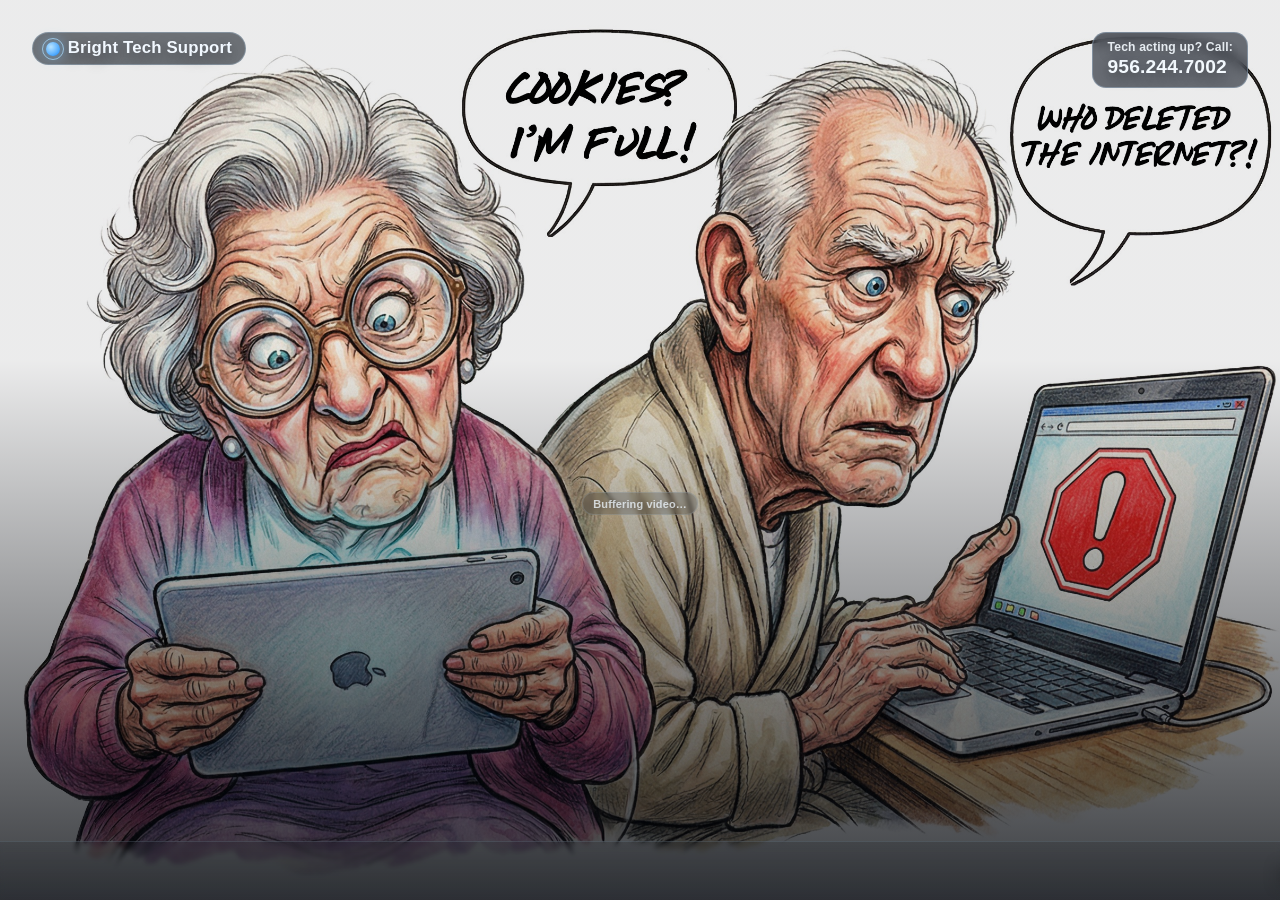
==== index.html @ 8d6a71dd "Refine mobile hero layout and service section presentation" ====
<!DOCTYPE html>
<html lang="en">
<head>
	<meta charset="UTF-8" />
	<meta name="viewport" content="width=device-width, initial-scale=1.0" />
	<title>Bright Tech Support | Alternative Landing</title>
	<meta name="description" content="Alternative landing page concept for Bright Tech Support." />
	<style>
		* { box-sizing: border-box; margin: 0; padding: 0; }

		html, body { width: 100%; height: 100%; }

		body {
			font-family: "Inter", "Segoe UI", Roboto, Arial, sans-serif;
			background: #ffffff;
			color: #ffffff;
		}

		.alt-hero {
			position: relative;
			min-height: 100vh;
			display: block;
			overflow: hidden;
		}

		.hero-video,
		.hero-fallback {
			position: absolute;
			inset: 0;
			width: 100%;
			height: 100%;
			object-fit: cover;
			z-index: 0;
		}

		.hero-video {
			opacity: 1;
			transition: opacity 950ms cubic-bezier(0.22, 0.61, 0.36, 1), transform 1200ms ease;
			transform: scale(1);
		}

		.hero-fallback {
			opacity: 0;
			transition: opacity 950ms cubic-bezier(0.22, 0.61, 0.36, 1), transform 1200ms ease;
			transform: scale(1.02);
		}

		.alt-hero.is-show-fallback .hero-video {
			opacity: 0;
			transform: scale(1.01);
		}

		.alt-hero.is-show-fallback .hero-fallback {
			opacity: 1;
			transform: scale(1);
		}

		.top-brand {
			position: absolute;
			top: clamp(1rem, 3vw, 2rem);
			left: clamp(1rem, 3vw, 2rem);
			z-index: 2;
			display: inline-flex;
			align-items: center;
			gap: 0.5rem;
			padding: 0.45rem 0.8rem;
			border-radius: 999px;
			font-size: clamp(0.95rem, 1.5vw, 1.05rem);
			font-weight: 800;
			letter-spacing: 0.01em;
			color: #f1f8ff;
			background: rgba(7, 13, 23, 0.55);
			border: 1px solid rgba(190, 224, 255, 0.28);
			text-shadow: 0 5px 14px rgba(0, 0, 0, 0.45);
			backdrop-filter: blur(6px);
		}

		.logo-badge {
			position: relative;
			width: 14px;
			height: 14px;
			border-radius: 50%;
			background: radial-gradient(circle at 35% 35%, #b8e3ff, #5cb1ff 58%, #0a84ff 100%);
			box-shadow: 0 0 14px rgba(108, 190, 255, 0.72);
			animation: logoPulse 2.4s ease-in-out infinite;
		}

		.logo-badge::before {
			content: "";
			position: absolute;
			inset: -4px;
			border-radius: 50%;
			border: 1px solid rgba(170, 220, 255, 0.72);
			animation: logoRing 3.4s linear infinite;
		}

		.logo-text {
			line-height: 1;
		}

		.top-cta {
			position: absolute;
			top: clamp(1rem, 3vw, 2rem);
			right: clamp(1rem, 3vw, 2rem);
			z-index: 2;
			display: inline-grid;
			gap: 0.08rem;
			padding: 0.5rem 0.88rem 0.56rem;
			border-radius: 14px;
			letter-spacing: 0.01em;
			color: #f4faff;
			text-decoration: none;
			background: rgba(9, 17, 29, 0.58);
			border: 1px solid rgba(190, 224, 255, 0.32);
			text-shadow: 0 5px 14px rgba(0, 0, 0, 0.45);
			backdrop-filter: blur(6px);
			transition: transform 180ms ease, background-color 180ms ease;
			animation: ctaFloat 2.8s ease-in-out infinite;
		}

		.sound-toggle {
			position: absolute;
			top: 50%;
			left: 50%;
			transform: translate(-50%, -50%) scale(0.96);
			z-index: 2;
			display: inline-flex;
			align-items: center;
			justify-content: center;
			gap: 0.74rem;
			padding: 1.05rem 1.75rem;
			min-width: 272px;
			border-radius: 999px;
			border: 1px solid rgba(210, 236, 255, 0.42);
			background:
				linear-gradient(145deg, rgba(255, 255, 255, 0.18), rgba(255, 255, 255, 0.04) 45%, rgba(255, 255, 255, 0.08)),
				rgba(9, 18, 31, 0.36);
			color: #f3faff;
			font-size: 1.12rem;
			font-weight: 800;
			letter-spacing: 0.015em;
			cursor: pointer;
			backdrop-filter: blur(10px);
			text-shadow: 0 3px 8px rgba(0, 0, 0, 0.28);
			box-shadow:
				0 18px 38px rgba(4, 10, 20, 0.44),
				inset 0 1px 0 rgba(255, 255, 255, 0.24);
			transition: opacity 220ms ease, transform 220ms ease, box-shadow 220ms ease, background 220ms ease;
			opacity: 0;
			pointer-events: none;
		}

		.video-status {
			position: absolute;
			top: calc(50% + 2.65rem);
			left: 50%;
			transform: translate(-50%, 0);
			z-index: 2;
			padding: 0.28rem 0.64rem;
			border-radius: 999px;
			border: 1px solid rgba(204, 231, 255, 0.16);
			background: rgba(8, 16, 28, 0.2);
			color: rgba(238, 247, 255, 0.78);
			font-size: 0.69rem;
			font-weight: 600;
			letter-spacing: 0.01em;
			backdrop-filter: blur(2px);
			text-shadow: 0 1px 4px rgba(0, 0, 0, 0.16);
			opacity: 0;
			pointer-events: none;
			transition: opacity 220ms ease;
		}

		.alt-hero.is-status-visible .video-status {
			opacity: 1;
		}

		.alt-hero.is-control-visible .sound-toggle {
			opacity: 1;
			pointer-events: auto;
			transform: translate(-50%, -50%) scale(1);
		}

		.sound-toggle::before {
			content: "▶";
			font-size: 0.92rem;
			line-height: 1;
			width: 1.86rem;
			height: 1.86rem;
			display: grid;
			place-items: center;
			border-radius: 50%;
			background: rgba(198, 231, 255, 0.22);
			color: #0a3f74;
			box-shadow: 0 0 0 1px rgba(196, 230, 255, 0.4), inset 0 1px 0 rgba(255, 255, 255, 0.38);
		}

		.sound-toggle:hover {
			transform: translate(-50%, -50%) scale(1.045);
			background:
				linear-gradient(145deg, rgba(255, 255, 255, 0.22), rgba(255, 255, 255, 0.06) 45%, rgba(255, 255, 255, 0.09)),
				rgba(10, 20, 34, 0.46);
			box-shadow:
				0 22px 44px rgba(4, 12, 24, 0.5),
				inset 0 1px 0 rgba(255, 255, 255, 0.3);
		}

		.control-text {
			font-weight: 800;
		}

		.top-cta-small {
			font-size: clamp(0.74rem, 0.95vw, 0.82rem);
			font-weight: 600;
			opacity: 0.9;
			line-height: 1.1;
		}

		.top-cta-big {
			font-size: clamp(1rem, 1.55vw, 1.2rem);
			font-weight: 800;
			line-height: 1.15;
		}

		.top-cta:hover {
			transform: translateY(-1px);
			background: rgba(12, 24, 40, 0.72);
			animation-play-state: paused;
		}

		@keyframes ctaFloat {
			0%, 100% {
				transform: translateY(0);
				box-shadow: 0 0 0 rgba(113, 193, 255, 0);
			}
			50% {
				transform: translateY(-3px);
				box-shadow: 0 8px 20px rgba(113, 193, 255, 0.2);
			}
		}

		@keyframes logoPulse {
			0%, 100% { transform: scale(1); box-shadow: 0 0 10px rgba(108, 190, 255, 0.55); }
			50% { transform: scale(1.08); box-shadow: 0 0 18px rgba(108, 190, 255, 0.9); }
		}

		@keyframes logoRing {
			0% { transform: rotate(0deg) scale(1); opacity: 0.82; }
			100% { transform: rotate(360deg) scale(1.05); opacity: 0.55; }
		}

		.alt-hero::after {
			content: "";
			position: absolute;
			inset: 0;
			background: linear-gradient(180deg, rgba(2, 5, 10, 0.08) 40%, rgba(2, 5, 10, 0.78) 100%);
			z-index: 1;
		}

		.hero-marquee {
			position: relative;
			z-index: 2;
			position: absolute;
			left: 0;
			right: 0;
			bottom: 0;
			padding: 0.95rem 0;
			overflow: hidden;
			background: linear-gradient(180deg, rgba(6, 11, 18, 0.14), rgba(6, 11, 18, 0.24));
			border-top: 1px solid rgba(199, 227, 255, 0.14);
			backdrop-filter: blur(2px);
		}


		.hero-marquee-track {
			display: inline-flex;
			align-items: center;
			gap: 3rem;
			white-space: nowrap;
			padding-left: 100%;
			animation: marquee 34s linear infinite;
		}

		.hero-marquee:hover .hero-marquee-track,
		.hero-marquee:focus-within .hero-marquee-track {
			animation-play-state: paused;
		}

		.hero-marquee-text {
			display: inline-block;
			font-size: clamp(1.05rem, 2.3vw, 1.5rem);
			font-weight: 700;
			letter-spacing: 0.01em;
			color: #f1f8ff;
			text-shadow: 0 5px 16px rgba(0, 0, 0, 0.5);
		}

		@keyframes marquee {
			0% { transform: translateX(0); }
			100% { transform: translateX(-100%); }
		}

		@media (max-width: 680px) {
			.top-brand,
			.top-cta {
				top: 0.75rem;
			}

			.sound-toggle {
				font-size: 0.98rem;
				padding: 0.86rem 1.14rem;
				min-width: 226px;
			}

			.top-cta {
				padding: 0.42rem 0.74rem 0.48rem;
			}

			.top-cta-small {
				font-size: 0.68rem;
			}

			.top-cta-big {
				font-size: 0.95rem;
			}

			.hero-marquee {
				padding: 0.82rem 0;
				bottom: 0;
			}
		}

		@media (max-width: 768px) {
			.alt-hero {
				min-height: 62vh;
				background: #060b13;
			}

			.hero-video,
			.hero-fallback {
				object-fit: contain;
				background: #060b13;
			}

			.video-status {
				top: calc(50% + 3.15rem);
			}
		}

		.mobile-services {
			display: none;
		}

		@media (max-width: 768px) {
			.mobile-services {
				display: block;
				background: #ffffff;
				color: #0f1728;
				padding: 1.1rem 1rem 1.4rem;
			}

			.mobile-services-shell {
				max-width: 740px;
				margin: 0 auto;
			}

			.mobile-services h2 {
				font-size: clamp(1.3rem, 5.8vw, 1.9rem);
				line-height: 1.15;
				letter-spacing: -0.02em;
				margin-bottom: 0.55rem;
			}

			.mobile-services p {
				font-size: 0.94rem;
				line-height: 1.5;
				color: #4a5465;
				margin-bottom: 0.86rem;
			}

			.mobile-services-grid {
				display: grid;
				gap: 0.72rem;
			}

			.mobile-service-card {
				background: #f8fbff;
				border: 1px solid #deebfa;
				border-radius: 14px;
				padding: 0.78rem 0.82rem;
			}

			.mobile-service-card h3 {
				font-size: 0.98rem;
				line-height: 1.25;
				margin-bottom: 0.3rem;
				color: #0f1d33;
			}

			.mobile-service-card p {
				margin: 0;
				font-size: 0.88rem;
				line-height: 1.45;
				color: #51607a;
			}

			.mobile-services-call {
				display: inline-flex;
				align-items: center;
				justify-content: center;
				margin-top: 0.95rem;
				padding: 0.72rem 0.98rem;
				border-radius: 999px;
				text-decoration: none;
				font-size: 0.9rem;
				font-weight: 700;
				color: #ffffff;
				background: linear-gradient(120deg, #0a84ff, #65adff);
				box-shadow: 0 10px 20px rgba(10, 132, 255, 0.24);
			}
		}
	</style>
</head>
<body>
	<section class="alt-hero" aria-label="Alternative hero section">
		<video class="hero-video" autoplay muted playsinline preload="auto" poster="images/hero-2.jpeg" aria-hidden="true">
			<source src="images/hero_video_mobile.mp4" type="video/mp4" media="(max-width: 768px)" />
			<source src="images/hero_video.mp4" type="video/mp4" />
		</video>
		<img class="hero-fallback" src="images/hero-2.jpeg" alt="Tech support hero" loading="eager" />

		<div class="top-brand"><span class="logo-badge" aria-hidden="true"></span><span class="logo-text">Bright Tech Support</span></div>
		<a class="top-cta" href="tel:9562447002" aria-label="Call Bright Tech Support at 956.244.7002">
			<span class="top-cta-small">Tech acting up? Call:</span>
			<span class="top-cta-big">956.244.7002</span>
		</a>
		<button class="sound-toggle" type="button" aria-label="Play hero video">
			<span class="control-text">Play Video</span>
		</button>
		<div class="video-status" role="status" aria-live="polite">Loading video…</div>
		<div class="hero-marquee" aria-label="Moving message">
			<div class="hero-marquee-track">
				<span class="hero-marquee-text">Have you tried turning it off and on again? We actually help past that step.</span>
				<span class="hero-marquee-text">Wi-Fi acting shy again? We speak fluent router.</span>
				<span class="hero-marquee-text">Your printer says "offline" but your patience is already there? We got you.</span>
				<span class="hero-marquee-text">If your computer freezes more than your freezer, it’s time to call us.</span>
				<span class="hero-marquee-text" aria-hidden="true">Have you tried turning it off and on again? We actually help past that step.</span>
				<span class="hero-marquee-text" aria-hidden="true">Wi-Fi acting shy again? We speak fluent router.</span>
				<span class="hero-marquee-text" aria-hidden="true">Your printer says "offline" but your patience is already there? We got you.</span>
				<span class="hero-marquee-text" aria-hidden="true">If your computer freezes more than your freezer, it’s time to call us.</span>
			</div>
		</div>
	</section>

	<section class="mobile-services" aria-label="Mobile tech support services">
		<div class="mobile-services-shell">
			<h2>Tech help that’s clear, local, and fast.</h2>
			<p>Bright Tech Support helps you solve everyday tech issues without the stress. Here’s what we can help with:</p>
			<div class="mobile-services-grid">
				<article class="mobile-service-card">
					<h3>Device setup & optimization</h3>
					<p>Phone, laptop, tablet, printer, and Wi-Fi setup done right the first time.</p>
				</article>
				<article class="mobile-service-card">
					<h3>Troubleshooting & repairs</h3>
					<p>Fixes for slow computers, login issues, software glitches, and update problems.</p>
				</article>
				<article class="mobile-service-card">
					<h3>Ongoing support</h3>
					<p>Friendly one-on-one guidance so your tech stays stable and easy to use.</p>
				</article>
			</div>
			<a class="mobile-services-call" href="tel:9562447002" aria-label="Call Bright Tech Support">
				Call 956.244.7002
			</a>
		</div>
	</section>

	<script>
		const altHero = document.querySelector(".alt-hero");
		const heroVideo = document.querySelector(".hero-video");
		const soundToggle = document.querySelector(".sound-toggle");
		const videoStatus = document.querySelector(".video-status");

		if (altHero && heroVideo) {
			const showFallback = () => altHero.classList.add("is-show-fallback");
			const hideFallback = () => altHero.classList.remove("is-show-fallback");
			const showControl = () => altHero.classList.add("is-control-visible");
			const hideControl = () => altHero.classList.remove("is-control-visible");
			const showStatus = (message) => {
				if (videoStatus && message) videoStatus.textContent = message;
				altHero.classList.add("is-status-visible");
			};
			const hideStatus = () => altHero.classList.remove("is-status-visible");
			const videoFadeLeadSeconds = 1.6;
			let didEarlyVisualFade = false;

			heroVideo.addEventListener("loadeddata", () => {
				showStatus("Playing intro video…");
			});

			heroVideo.addEventListener("playing", () => {
				hideFallback();
				hideStatus();
			});

			heroVideo.addEventListener("waiting", () => {
				showStatus("Buffering video…");
			});

			heroVideo.addEventListener("error", () => {
				showFallback();
				showControl();
				showStatus("Video unavailable. Tap Play Video.");
			});

			heroVideo.addEventListener("timeupdate", () => {
				if (didEarlyVisualFade) return;
				if (!Number.isFinite(heroVideo.duration) || heroVideo.duration <= 0) return;

				const remaining = heroVideo.duration - heroVideo.currentTime;
				if (remaining <= videoFadeLeadSeconds && remaining > 0) {
					// Visual-only crossfade; do not mute/pause audio here.
					showFallback();
					didEarlyVisualFade = true;
				}
			});

			heroVideo.addEventListener("ended", () => {
				showFallback();
				showControl();
				hideStatus();
				didEarlyVisualFade = false;
			});

			const startVideo = async () => {
				showStatus("Loading video…");
				try {
					didEarlyVisualFade = false;
					heroVideo.muted = true;
					heroVideo.volume = 1;
					hideFallback();
					hideControl();
					await heroVideo.play();
					hideStatus();
				} catch (_error) {
					showFallback();
					showControl();
					showStatus("Tap Play Video");
				}
			};

			startVideo();

			if (soundToggle) {
				soundToggle.addEventListener("click", async () => {
					try {
						didEarlyVisualFade = false;
						hideFallback();
						hideControl();
						heroVideo.currentTime = 0;
						heroVideo.muted = false;
						heroVideo.volume = 1;
						await heroVideo.play();
					} catch (_error) {
						showStatus("Tap Play Video");
						showControl();
					}
				});
			}
		}
	</script>
</body>
</html>
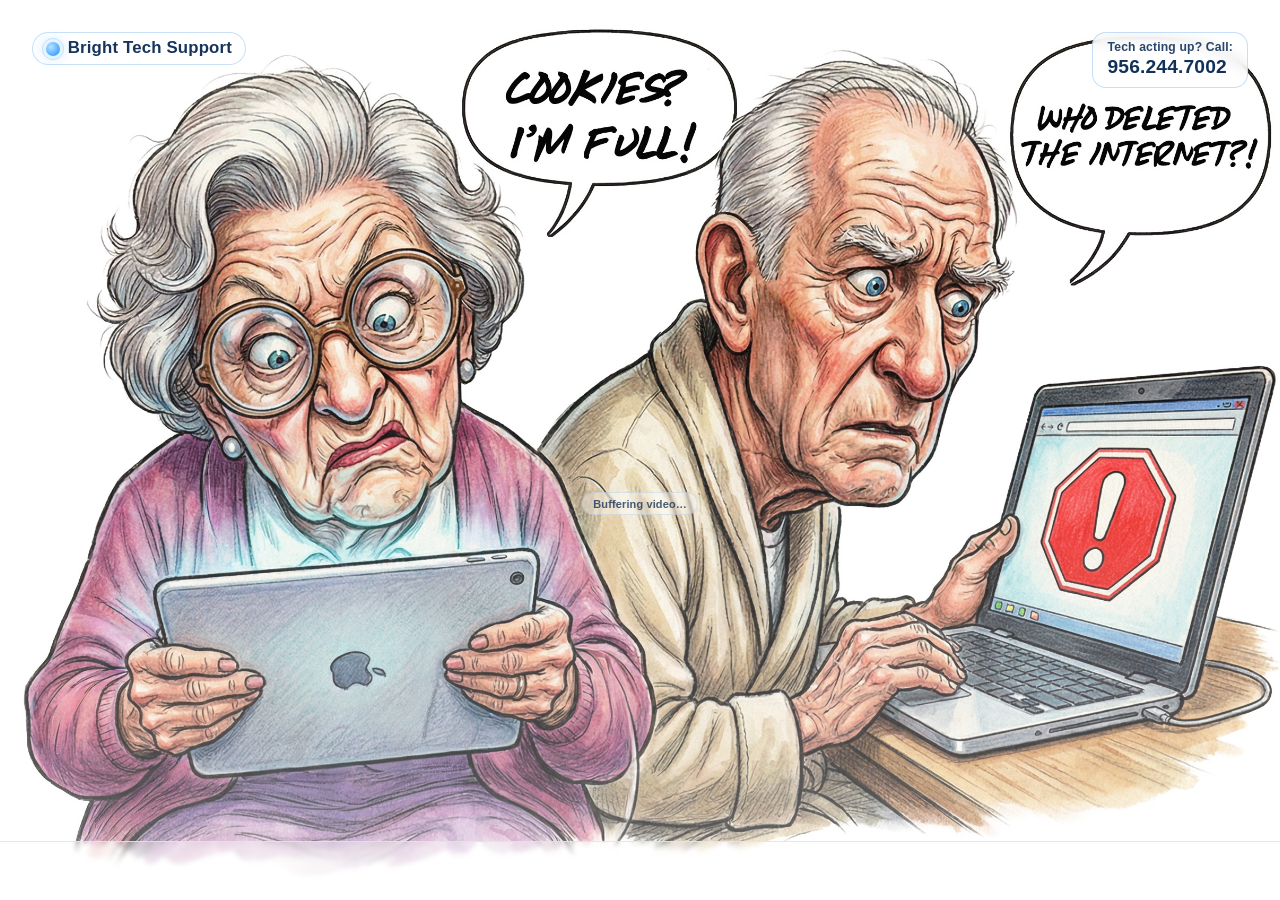
==== commit 76e25461: "Polish mobile hero controls and shift site to light background" ====
--- a/index.html
+++ b/index.html
@@ -68,10 +68,10 @@
 			font-size: clamp(0.95rem, 1.5vw, 1.05rem);
 			font-weight: 800;
 			letter-spacing: 0.01em;
-			color: #f1f8ff;
-			background: rgba(7, 13, 23, 0.55);
-			border: 1px solid rgba(190, 224, 255, 0.28);
-			text-shadow: 0 5px 14px rgba(0, 0, 0, 0.45);
+			color: #17345c;
+			background: rgba(255, 255, 255, 0.78);
+			border: 1px solid rgba(171, 208, 245, 0.65);
+			text-shadow: none;
 			backdrop-filter: blur(6px);
 		}
 
@@ -108,11 +108,11 @@
 			padding: 0.5rem 0.88rem 0.56rem;
 			border-radius: 14px;
 			letter-spacing: 0.01em;
-			color: #f4faff;
+			color: #11315a;
 			text-decoration: none;
-			background: rgba(9, 17, 29, 0.58);
-			border: 1px solid rgba(190, 224, 255, 0.32);
-			text-shadow: 0 5px 14px rgba(0, 0, 0, 0.45);
+			background: rgba(255, 255, 255, 0.8);
+			border: 1px solid rgba(171, 208, 245, 0.68);
+			text-shadow: none;
 			backdrop-filter: blur(6px);
 			transition: transform 180ms ease, background-color 180ms ease;
 			animation: ctaFloat 2.8s ease-in-out infinite;
@@ -158,14 +158,14 @@
 			z-index: 2;
 			padding: 0.28rem 0.64rem;
 			border-radius: 999px;
-			border: 1px solid rgba(204, 231, 255, 0.16);
-			background: rgba(8, 16, 28, 0.2);
-			color: rgba(238, 247, 255, 0.78);
+			border: 1px solid rgba(142, 184, 229, 0.3);
+			background: rgba(255, 255, 255, 0.38);
+			color: rgba(16, 44, 80, 0.78);
 			font-size: 0.69rem;
 			font-weight: 600;
 			letter-spacing: 0.01em;
-			backdrop-filter: blur(2px);
-			text-shadow: 0 1px 4px rgba(0, 0, 0, 0.16);
+			backdrop-filter: blur(1px);
+			text-shadow: none;
 			opacity: 0;
 			pointer-events: none;
 			transition: opacity 220ms ease;
@@ -224,7 +224,7 @@
 
 		.top-cta:hover {
 			transform: translateY(-1px);
-			background: rgba(12, 24, 40, 0.72);
+			background: rgba(255, 255, 255, 0.96);
 			animation-play-state: paused;
 		}
 
@@ -253,7 +253,7 @@
 			content: "";
 			position: absolute;
 			inset: 0;
-			background: linear-gradient(180deg, rgba(2, 5, 10, 0.08) 40%, rgba(2, 5, 10, 0.78) 100%);
+			background: linear-gradient(180deg, rgba(255, 255, 255, 0.02) 40%, rgba(255, 255, 255, 0.38) 100%);
 			z-index: 1;
 		}
 
@@ -266,8 +266,8 @@
 			bottom: 0;
 			padding: 0.95rem 0;
 			overflow: hidden;
-			background: linear-gradient(180deg, rgba(6, 11, 18, 0.14), rgba(6, 11, 18, 0.24));
-			border-top: 1px solid rgba(199, 227, 255, 0.14);
+			background: linear-gradient(180deg, rgba(255, 255, 255, 0.35), rgba(255, 255, 255, 0.78));
+			border-top: 1px solid rgba(191, 220, 248, 0.6);
 			backdrop-filter: blur(2px);
 		}
 
@@ -291,8 +291,8 @@
 			font-size: clamp(1.05rem, 2.3vw, 1.5rem);
 			font-weight: 700;
 			letter-spacing: 0.01em;
-			color: #f1f8ff;
-			text-shadow: 0 5px 16px rgba(0, 0, 0, 0.5);
+			color: #17345f;
+			text-shadow: none;
 		}
 
 		@keyframes marquee {
@@ -333,17 +333,50 @@
 		@media (max-width: 768px) {
 			.alt-hero {
 				min-height: 62vh;
-				background: #060b13;
+				background: #ffffff;
 			}
 
 			.hero-video,
 			.hero-fallback {
 				object-fit: contain;
-				background: #060b13;
+				background: #ffffff;
+			}
+
+			.alt-hero.is-control-visible .sound-toggle {
+				right: 0.9rem;
+				left: auto;
+				top: auto;
+				bottom: 0.95rem;
+				transform: scale(1);
+			}
+
+			.sound-toggle {
+				right: 0.9rem;
+				left: auto;
+				top: auto;
+				bottom: 0.95rem;
+				min-width: 208px;
+				padding: 0.78rem 1rem;
+				font-size: 0.95rem;
+				border-color: rgba(166, 205, 243, 0.5);
+				background: rgba(255, 255, 255, 0.68);
+				color: #153a66;
+				box-shadow: 0 10px 22px rgba(19, 56, 97, 0.18);
+			}
+
+			.sound-toggle::before {
+				background: rgba(166, 211, 249, 0.34);
+				color: #12467d;
 			}
 
 			.video-status {
-				top: calc(50% + 3.15rem);
+				top: auto;
+				left: auto;
+				right: 1rem;
+				bottom: 4.35rem;
+				transform: none;
+				background: rgba(255, 255, 255, 0.26);
+				border-color: rgba(166, 205, 243, 0.34);
 			}
 		}
 
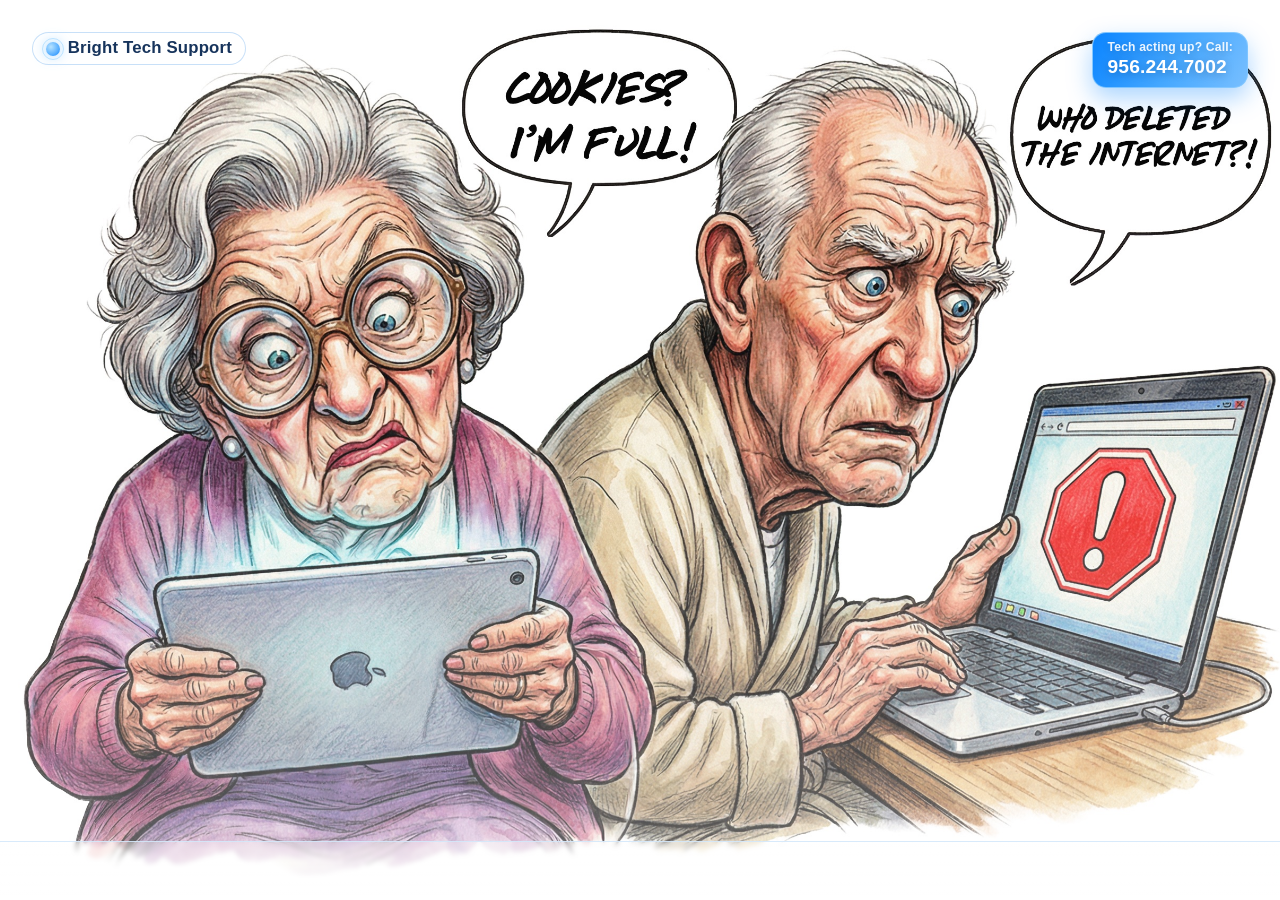
==== commit ec3360d0: "Refine mobile fallback sizing and hero play control" ====
--- a/index.html
+++ b/index.html
@@ -108,40 +108,45 @@
 			padding: 0.5rem 0.88rem 0.56rem;
 			border-radius: 14px;
 			letter-spacing: 0.01em;
-			color: #11315a;
+			color: #ffffff;
 			text-decoration: none;
-			background: rgba(255, 255, 255, 0.8);
-			border: 1px solid rgba(171, 208, 245, 0.68);
-			text-shadow: none;
+			background: linear-gradient(120deg, #0a84ff, #46a8ff 54%, #78bfff);
+			border: 1px solid rgba(138, 203, 255, 0.9);
+			text-shadow: 0 2px 8px rgba(4, 26, 52, 0.28);
 			backdrop-filter: blur(6px);
 			transition: transform 180ms ease, background-color 180ms ease;
 			animation: ctaFloat 2.8s ease-in-out infinite;
+			box-shadow: 0 10px 24px rgba(10, 132, 255, 0.34);
 		}
 
 		.sound-toggle {
 			position: absolute;
-			top: 50%;
-			left: 50%;
-			transform: translate(-50%, -50%) scale(0.96);
-			z-index: 2;
+			top: auto;
+			left: auto;
+			right: 1rem;
+			bottom: 5.1rem;
+			transform: scale(0.96);
+			z-index: 6;
 			display: inline-flex;
 			align-items: center;
 			justify-content: center;
-			gap: 0.74rem;
-			padding: 1.05rem 1.75rem;
-			min-width: 272px;
-			border-radius: 999px;
-			border: 1px solid rgba(210, 236, 255, 0.42);
+			gap: 0;
+			padding: 0;
+			width: 64px;
+			height: 64px;
+			min-width: 64px;
+			border-radius: 50%;
+			border: 1px solid rgba(210, 236, 255, 0.72);
 			background:
 				linear-gradient(145deg, rgba(255, 255, 255, 0.18), rgba(255, 255, 255, 0.04) 45%, rgba(255, 255, 255, 0.08)),
-				rgba(9, 18, 31, 0.36);
+				rgba(9, 18, 31, 0.52);
 			color: #f3faff;
-			font-size: 1.12rem;
+			font-size: 0;
 			font-weight: 800;
-			letter-spacing: 0.015em;
+			letter-spacing: 0;
 			cursor: pointer;
 			backdrop-filter: blur(10px);
-			text-shadow: 0 3px 8px rgba(0, 0, 0, 0.28);
+			text-shadow: none;
 			box-shadow:
 				0 18px 38px rgba(4, 10, 20, 0.44),
 				inset 0 1px 0 rgba(255, 255, 255, 0.24);
@@ -150,53 +155,28 @@
 			pointer-events: none;
 		}
 
-		.video-status {
-			position: absolute;
-			top: calc(50% + 2.65rem);
-			left: 50%;
-			transform: translate(-50%, 0);
-			z-index: 2;
-			padding: 0.28rem 0.64rem;
-			border-radius: 999px;
-			border: 1px solid rgba(142, 184, 229, 0.3);
-			background: rgba(255, 255, 255, 0.38);
-			color: rgba(16, 44, 80, 0.78);
-			font-size: 0.69rem;
-			font-weight: 600;
-			letter-spacing: 0.01em;
-			backdrop-filter: blur(1px);
-			text-shadow: none;
-			opacity: 0;
-			pointer-events: none;
-			transition: opacity 220ms ease;
-		}
-
-		.alt-hero.is-status-visible .video-status {
-			opacity: 1;
-		}
-
 		.alt-hero.is-control-visible .sound-toggle {
 			opacity: 1;
 			pointer-events: auto;
-			transform: translate(-50%, -50%) scale(1);
+			transform: scale(1);
 		}
 
 		.sound-toggle::before {
-			content: "▶";
-			font-size: 0.92rem;
+			content: "";
+			position: absolute;
+			inset: 0;
+			margin: auto;
+			width: 0;
+			height: 0;
+			border-top: 11px solid transparent;
+			border-bottom: 11px solid transparent;
+			border-left: 17px solid #f4fbff;
+			transform: translateX(2px);
 			line-height: 1;
-			width: 1.86rem;
-			height: 1.86rem;
-			display: grid;
-			place-items: center;
-			border-radius: 50%;
-			background: rgba(198, 231, 255, 0.22);
-			color: #0a3f74;
-			box-shadow: 0 0 0 1px rgba(196, 230, 255, 0.4), inset 0 1px 0 rgba(255, 255, 255, 0.38);
 		}
 
 		.sound-toggle:hover {
-			transform: translate(-50%, -50%) scale(1.045);
+			transform: scale(1.05);
 			background:
 				linear-gradient(145deg, rgba(255, 255, 255, 0.22), rgba(255, 255, 255, 0.06) 45%, rgba(255, 255, 255, 0.09)),
 				rgba(10, 20, 34, 0.46);
@@ -205,9 +185,7 @@
 				inset 0 1px 0 rgba(255, 255, 255, 0.3);
 		}
 
-		.control-text {
-			font-weight: 800;
-		}
+		.control-text { display: none; }
 
 		.top-cta-small {
 			font-size: clamp(0.74rem, 0.95vw, 0.82rem);
@@ -224,7 +202,7 @@
 
 		.top-cta:hover {
 			transform: translateY(-1px);
-			background: rgba(255, 255, 255, 0.96);
+			background: linear-gradient(120deg, #0a84ff, #3f9eff 54%, #74bcff);
 			animation-play-state: paused;
 		}
 
@@ -307,9 +285,11 @@
 			}
 
 			.sound-toggle {
-				font-size: 0.98rem;
-				padding: 0.86rem 1.14rem;
-				min-width: 226px;
+				width: 60px;
+				height: 60px;
+				min-width: 60px;
+				right: 0.82rem;
+				bottom: 5rem;
 			}
 
 			.top-cta {
@@ -332,52 +312,36 @@
 
 		@media (max-width: 768px) {
 			.alt-hero {
-				min-height: 62vh;
+				min-height: 68vh;
 				background: #ffffff;
 			}
 
-			.hero-video,
-			.hero-fallback {
+			.hero-video {
 				object-fit: contain;
 				background: #ffffff;
 			}
 
-			.alt-hero.is-control-visible .sound-toggle {
-				right: 0.9rem;
-				left: auto;
-				top: auto;
-				bottom: 0.95rem;
-				transform: scale(1);
+			.hero-fallback {
+				object-fit: cover;
+				object-position: center;
+				background: #ffffff;
 			}
 
 			.sound-toggle {
 				right: 0.9rem;
 				left: auto;
 				top: auto;
-				bottom: 0.95rem;
-				min-width: 208px;
-				padding: 0.78rem 1rem;
-				font-size: 0.95rem;
+				bottom: 5rem;
+				width: 58px;
+				height: 58px;
+				min-width: 58px;
 				border-color: rgba(166, 205, 243, 0.5);
-				background: rgba(255, 255, 255, 0.68);
+				background: rgba(255, 255, 255, 0.84);
 				color: #153a66;
 				box-shadow: 0 10px 22px rgba(19, 56, 97, 0.18);
 			}
 
-			.sound-toggle::before {
-				background: rgba(166, 211, 249, 0.34);
-				color: #12467d;
-			}
-
-			.video-status {
-				top: auto;
-				left: auto;
-				right: 1rem;
-				bottom: 4.35rem;
-				transform: none;
-				background: rgba(255, 255, 255, 0.26);
-				border-color: rgba(166, 205, 243, 0.34);
-			}
+			.sound-toggle::before { border-left-color: #0f4c85; }
 		}
 
 		.mobile-services {
@@ -470,7 +434,6 @@
 		<button class="sound-toggle" type="button" aria-label="Play hero video">
 			<span class="control-text">Play Video</span>
 		</button>
-		<div class="video-status" role="status" aria-live="polite">Loading video…</div>
 		<div class="hero-marquee" aria-label="Moving message">
 			<div class="hero-marquee-track">
 				<span class="hero-marquee-text">Have you tried turning it off and on again? We actually help past that step.</span>
@@ -513,38 +476,22 @@
 		const altHero = document.querySelector(".alt-hero");
 		const heroVideo = document.querySelector(".hero-video");
 		const soundToggle = document.querySelector(".sound-toggle");
-		const videoStatus = document.querySelector(".video-status");
 
 		if (altHero && heroVideo) {
 			const showFallback = () => altHero.classList.add("is-show-fallback");
 			const hideFallback = () => altHero.classList.remove("is-show-fallback");
 			const showControl = () => altHero.classList.add("is-control-visible");
 			const hideControl = () => altHero.classList.remove("is-control-visible");
-			const showStatus = (message) => {
-				if (videoStatus && message) videoStatus.textContent = message;
-				altHero.classList.add("is-status-visible");
-			};
-			const hideStatus = () => altHero.classList.remove("is-status-visible");
 			const videoFadeLeadSeconds = 1.6;
 			let didEarlyVisualFade = false;
 
-			heroVideo.addEventListener("loadeddata", () => {
-				showStatus("Playing intro video…");
-			});
-
 			heroVideo.addEventListener("playing", () => {
 				hideFallback();
-				hideStatus();
-			});
-
-			heroVideo.addEventListener("waiting", () => {
-				showStatus("Buffering video…");
 			});
 
 			heroVideo.addEventListener("error", () => {
 				showFallback();
 				showControl();
-				showStatus("Video unavailable. Tap Play Video.");
 			});
 
 			heroVideo.addEventListener("timeupdate", () => {
@@ -562,12 +509,10 @@
 			heroVideo.addEventListener("ended", () => {
 				showFallback();
 				showControl();
-				hideStatus();
 				didEarlyVisualFade = false;
 			});
 
 			const startVideo = async () => {
-				showStatus("Loading video…");
 				try {
 					didEarlyVisualFade = false;
 					heroVideo.muted = true;
@@ -575,11 +520,9 @@
 					hideFallback();
 					hideControl();
 					await heroVideo.play();
-					hideStatus();
 				} catch (_error) {
 					showFallback();
 					showControl();
-					showStatus("Tap Play Video");
 				}
 			};
 
@@ -596,7 +539,6 @@
 						heroVideo.volume = 1;
 						await heroVideo.play();
 					} catch (_error) {
-						showStatus("Tap Play Video");
 						showControl();
 					}
 				});
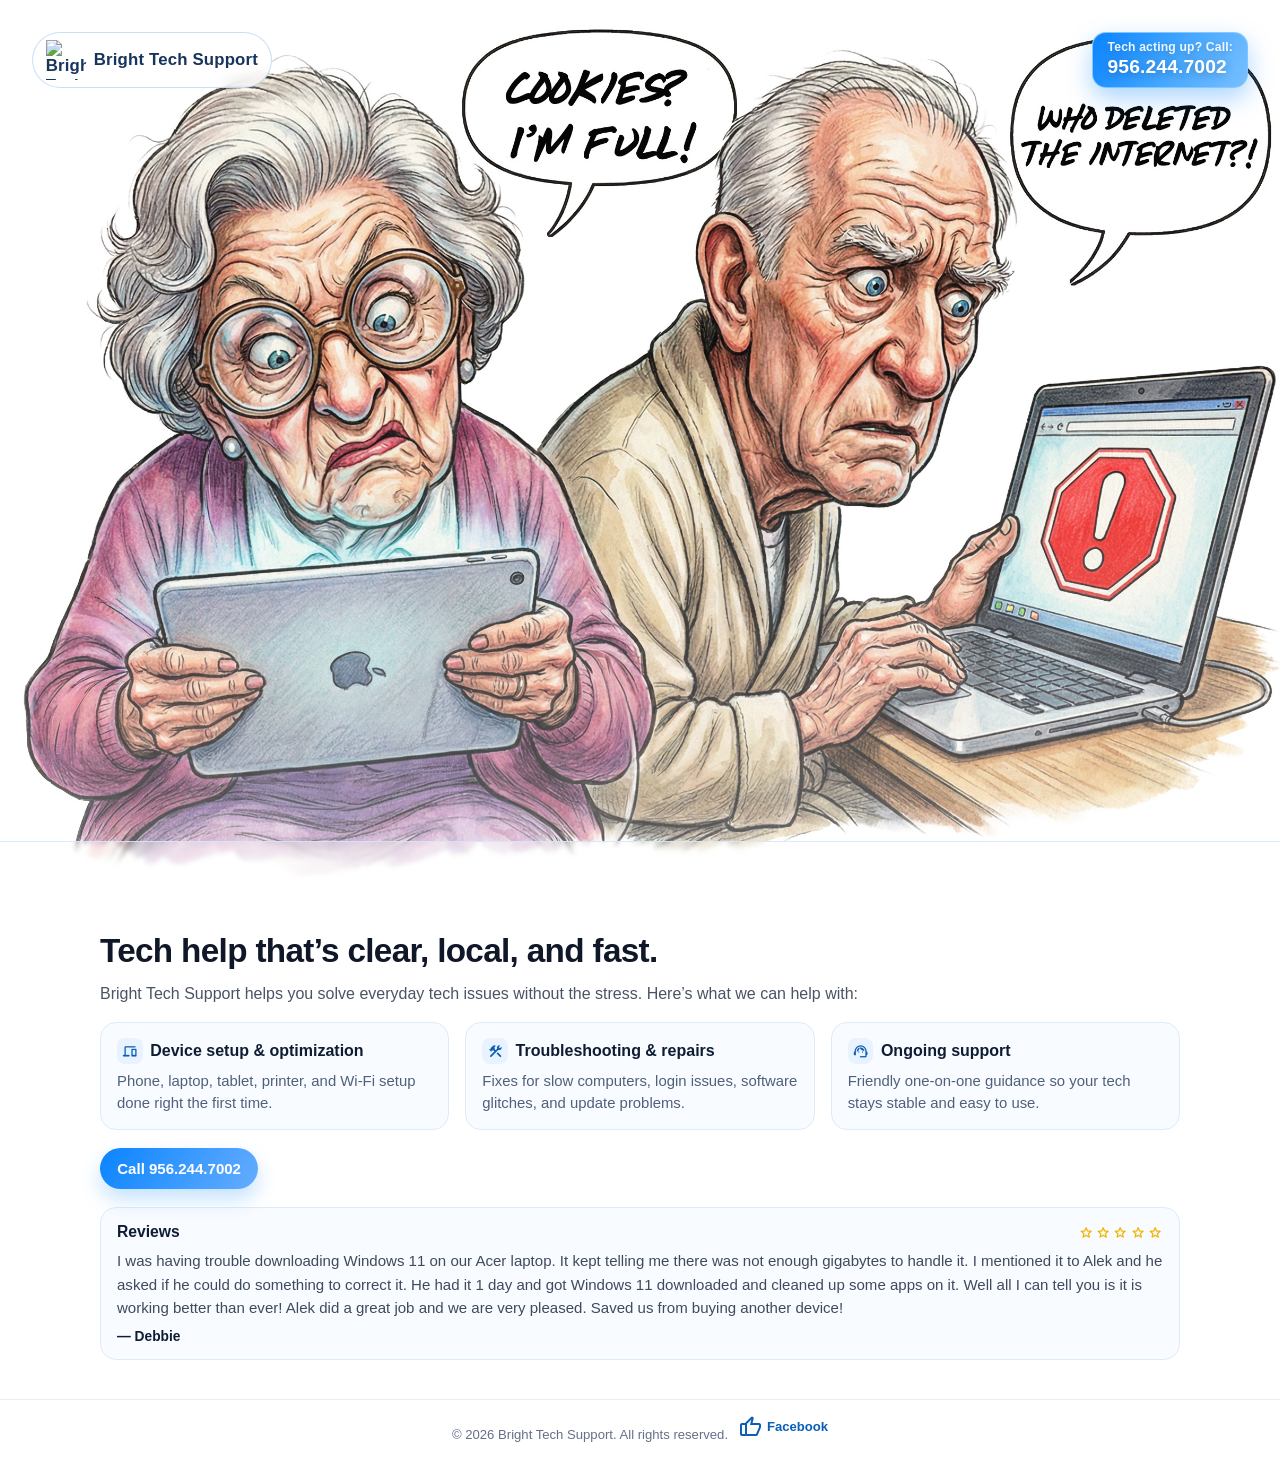
==== commit 5bca645a: "Show services and testimonial below hero on desktop" ====
--- a/index.html
+++ b/index.html
@@ -3,8 +3,19 @@
 <head>
 	<meta charset="UTF-8" />
 	<meta name="viewport" content="width=device-width, initial-scale=1.0" />
-	<title>Bright Tech Support | Alternative Landing</title>
-	<meta name="description" content="Alternative landing page concept for Bright Tech Support." />
+	<title>Bright Tech Support | Reliable Tech Care for Homes & Businesses</title>
+	<meta name="description" content="Bright Tech Support provides reliable, local tech care in the Rio Grande Valley—computer repair, device setup, Wi-Fi troubleshooting, and ongoing support." />
+	<meta property="og:type" content="website" />
+	<meta property="og:title" content="Bright Tech Support | Reliable Tech Care for Homes & Businesses" />
+	<meta property="og:description" content="Trusted local experts for computer repair, setup, and Wi-Fi troubleshooting across the Rio Grande Valley." />
+	<meta property="og:image" content="images/hero-2.jpeg" />
+	<meta name="twitter:card" content="summary_large_image" />
+	<meta name="twitter:title" content="Bright Tech Support | Reliable Tech Care for Homes & Businesses" />
+	<meta name="twitter:description" content="Computer repair, setup, and Wi-Fi support from a trusted local team in the RGV." />
+	<meta name="twitter:image" content="images/hero-2.jpeg" />
+	<link rel="preconnect" href="https://fonts.googleapis.com" />
+	<link rel="preconnect" href="https://fonts.gstatic.com" crossorigin />
+	<link href="https://fonts.googleapis.com/css2?family=Material+Symbols+Rounded:FILL@1&display=swap" rel="stylesheet" />
 	<style>
 		* { box-sizing: border-box; margin: 0; padding: 0; }
 
@@ -21,6 +32,7 @@
 			min-height: 100vh;
 			display: block;
 			overflow: hidden;
+			padding: 0;
 		}
 
 		.hero-video,
@@ -73,6 +85,13 @@
 			border: 1px solid rgba(171, 208, 245, 0.65);
 			text-shadow: none;
 			backdrop-filter: blur(6px);
+		}
+
+		.top-brand-logo {
+			width: 40px;
+			height: 40px;
+			display: block;
+			object-fit: contain;
 		}
 
 		.logo-badge {
@@ -278,6 +297,30 @@
 			100% { transform: translateX(-100%); }
 		}
 
+		.site-footer {
+			padding: 0.95rem 1rem 1.1rem;
+			text-align: center;
+			font-size: 0.82rem;
+			line-height: 1.45;
+			color: #637089;
+			background: #ffffff;
+			border-top: 1px solid #e6eef9;
+		}
+
+		.site-footer a {
+			display: inline-flex;
+			align-items: center;
+			gap: 0.3rem;
+			color: #0a5fb7;
+			font-weight: 700;
+			text-decoration: none;
+			margin-left: 0.4rem;
+		}
+
+		.site-footer a:hover {
+			text-decoration: underline;
+		}
+
 		@media (max-width: 680px) {
 			.top-brand,
 			.top-cta {
@@ -305,33 +348,60 @@
 			}
 
 			.hero-marquee {
-				padding: 0.82rem 0;
+				padding: 0.52rem 0;
 				bottom: 0;
 			}
 		}
 
 		@media (max-width: 768px) {
 			.alt-hero {
-				min-height: 68vh;
+				--mobile-top-band: 54px;
+				--mobile-marquee-space: 28px;
+				min-height: 0;
+				height: clamp(300px, 48dvh, 390px);
+				max-height: clamp(300px, 48dvh, 390px);
 				background: #ffffff;
 			}
 
+			.top-brand,
+			.top-cta {
+				top: 0.28rem;
+				animation: none;
+			}
+
 			.hero-video {
+				top: var(--mobile-top-band);
+				left: 0;
+				right: 0;
+				bottom: var(--mobile-marquee-space);
+				height: calc(100% - var(--mobile-top-band) - var(--mobile-marquee-space));
 				object-fit: contain;
+				object-position: center top;
 				background: #ffffff;
 			}
 
 			.hero-fallback {
+				top: var(--mobile-top-band);
+				left: 0;
+				right: 0;
+				bottom: var(--mobile-marquee-space);
+				height: calc(100% - var(--mobile-top-band) - var(--mobile-marquee-space));
 				object-fit: cover;
-				object-position: center;
+				object-position: center top;
 				background: #ffffff;
+				transform: scale(1.16);
+				transform-origin: top center;
+			}
+
+			.alt-hero.is-show-fallback .hero-fallback {
+				transform: scale(1.16);
 			}
 
 			.sound-toggle {
 				right: 0.9rem;
 				left: auto;
 				top: auto;
-				bottom: 5rem;
+				bottom: calc(var(--mobile-marquee-space) + 0.35rem);
 				width: 58px;
 				height: 58px;
 				min-width: 58px;
@@ -342,6 +412,10 @@
 			}
 
 			.sound-toggle::before { border-left-color: #0f4c85; }
+
+			.hero-marquee {
+				padding: 0.24rem 0;
+			}
 		}
 
 		.mobile-services {
@@ -392,6 +466,26 @@
 				line-height: 1.25;
 				margin-bottom: 0.3rem;
 				color: #0f1d33;
+			}
+
+			.service-title {
+				display: flex;
+				align-items: center;
+				gap: 0.45rem;
+			}
+
+			.service-icon {
+				display: inline-flex;
+				align-items: center;
+				justify-content: center;
+				width: 1.5rem;
+				height: 1.5rem;
+				border-radius: 0.45rem;
+				background: #e9f3ff;
+				color: #0b5fb6;
+				font-size: 1.05rem;
+				line-height: 1;
+				flex: 0 0 1.5rem;
 			}
 
 			.mobile-service-card p {
@@ -415,6 +509,195 @@
 				background: linear-gradient(120deg, #0a84ff, #65adff);
 				box-shadow: 0 10px 20px rgba(10, 132, 255, 0.24);
 			}
+
+			.mobile-review {
+				margin-top: 1rem;
+				background: #f8fbff;
+				border: 1px solid #deebfa;
+				border-radius: 14px;
+				padding: 0.85rem 0.9rem;
+			}
+
+			.mobile-review-title {
+				display: flex;
+				align-items: center;
+				justify-content: space-between;
+				gap: 0.6rem;
+				margin-bottom: 0.45rem;
+			}
+
+			.mobile-review-title strong {
+				font-size: 0.92rem;
+				color: #0f1d33;
+			}
+
+			.review-stars {
+				display: inline-flex;
+				align-items: center;
+				gap: 0.06rem;
+				color: #f1b400;
+			}
+
+			.review-stars .material-symbols-rounded {
+				font-size: 0.95rem;
+				line-height: 1;
+			}
+
+			.mobile-review blockquote {
+				margin: 0;
+				font-size: 0.88rem;
+				line-height: 1.5;
+				color: #3f4a5d;
+			}
+
+			.mobile-review cite {
+				display: block;
+				margin-top: 0.52rem;
+				font-size: 0.82rem;
+				font-style: normal;
+				font-weight: 700;
+				color: #0f1d33;
+			}
+
+		}
+
+		@media (min-width: 769px) {
+			.mobile-services {
+				display: block;
+				background: #ffffff;
+				color: #0f1728;
+				padding: 2rem 1.25rem 2.4rem;
+			}
+
+			.mobile-services-shell {
+				max-width: 1080px;
+				margin: 0 auto;
+			}
+
+			.mobile-services h2 {
+				font-size: clamp(1.7rem, 2.6vw, 2.3rem);
+				line-height: 1.15;
+				letter-spacing: -0.02em;
+				margin-bottom: 0.65rem;
+			}
+
+			.mobile-services p {
+				font-size: 1rem;
+				line-height: 1.6;
+				color: #4a5465;
+				margin-bottom: 1rem;
+			}
+
+			.mobile-services-grid {
+				display: grid;
+				gap: 1rem;
+				grid-template-columns: repeat(3, minmax(0, 1fr));
+			}
+
+			.mobile-service-card {
+				background: #f8fbff;
+				border: 1px solid #deebfa;
+				border-radius: 16px;
+				padding: 0.95rem 1rem;
+			}
+
+			.mobile-service-card h3 {
+				font-size: 1rem;
+				line-height: 1.3;
+				margin-bottom: 0.35rem;
+				color: #0f1d33;
+			}
+
+			.service-title {
+				display: flex;
+				align-items: center;
+				gap: 0.48rem;
+			}
+
+			.service-icon {
+				display: inline-flex;
+				align-items: center;
+				justify-content: center;
+				width: 1.6rem;
+				height: 1.6rem;
+				border-radius: 0.5rem;
+				background: #e9f3ff;
+				color: #0b5fb6;
+				font-size: 1.08rem;
+				line-height: 1;
+				flex: 0 0 1.6rem;
+			}
+
+			.mobile-service-card p {
+				margin: 0;
+				font-size: 0.93rem;
+				line-height: 1.5;
+				color: #51607a;
+			}
+
+			.mobile-services-call {
+				display: inline-flex;
+				align-items: center;
+				justify-content: center;
+				margin-top: 1.1rem;
+				padding: 0.76rem 1.08rem;
+				border-radius: 999px;
+				text-decoration: none;
+				font-size: 0.94rem;
+				font-weight: 700;
+				color: #ffffff;
+				background: linear-gradient(120deg, #0a84ff, #65adff);
+				box-shadow: 0 10px 20px rgba(10, 132, 255, 0.24);
+			}
+
+			.mobile-review {
+				margin-top: 1.1rem;
+				background: #f8fbff;
+				border: 1px solid #deebfa;
+				border-radius: 16px;
+				padding: 0.95rem 1rem;
+			}
+
+			.mobile-review-title {
+				display: flex;
+				align-items: center;
+				justify-content: space-between;
+				gap: 0.8rem;
+				margin-bottom: 0.48rem;
+			}
+
+			.mobile-review-title strong {
+				font-size: 0.98rem;
+				color: #0f1d33;
+			}
+
+			.review-stars {
+				display: inline-flex;
+				align-items: center;
+				gap: 0.08rem;
+				color: #f1b400;
+			}
+
+			.review-stars .material-symbols-rounded {
+				font-size: 1.02rem;
+				line-height: 1;
+			}
+
+			.mobile-review blockquote {
+				margin: 0;
+				font-size: 0.94rem;
+				line-height: 1.58;
+				color: #3f4a5d;
+			}
+
+			.mobile-review cite {
+				display: block;
+				margin-top: 0.56rem;
+				font-size: 0.86rem;
+				font-style: normal;
+				font-weight: 700;
+				color: #0f1d33;
+			}
 		}
 	</style>
 </head>
@@ -426,7 +709,10 @@
 		</video>
 		<img class="hero-fallback" src="images/hero-2.jpeg" alt="Tech support hero" loading="eager" />
 
-		<div class="top-brand"><span class="logo-badge" aria-hidden="true"></span><span class="logo-text">Bright Tech Support</span></div>
+		<div class="top-brand">
+			<img class="top-brand-logo" src="images/bts-logo.svg" alt="Bright Tech Support logo" />
+			<span class="logo-text">Bright Tech Support</span>
+		</div>
 		<a class="top-cta" href="tel:9562447002" aria-label="Call Bright Tech Support at 956.244.7002">
 			<span class="top-cta-small">Tech acting up? Call:</span>
 			<span class="top-cta-big">956.244.7002</span>
@@ -454,23 +740,56 @@
 			<p>Bright Tech Support helps you solve everyday tech issues without the stress. Here’s what we can help with:</p>
 			<div class="mobile-services-grid">
 				<article class="mobile-service-card">
-					<h3>Device setup & optimization</h3>
+					<h3 class="service-title">
+						<span class="material-symbols-rounded service-icon" aria-hidden="true">devices</span>
+						Device setup & optimization
+					</h3>
 					<p>Phone, laptop, tablet, printer, and Wi-Fi setup done right the first time.</p>
 				</article>
 				<article class="mobile-service-card">
-					<h3>Troubleshooting & repairs</h3>
+					<h3 class="service-title">
+						<span class="material-symbols-rounded service-icon" aria-hidden="true">construction</span>
+						Troubleshooting & repairs
+					</h3>
 					<p>Fixes for slow computers, login issues, software glitches, and update problems.</p>
 				</article>
 				<article class="mobile-service-card">
-					<h3>Ongoing support</h3>
+					<h3 class="service-title">
+						<span class="material-symbols-rounded service-icon" aria-hidden="true">support_agent</span>
+						Ongoing support
+					</h3>
 					<p>Friendly one-on-one guidance so your tech stays stable and easy to use.</p>
 				</article>
 			</div>
 			<a class="mobile-services-call" href="tel:9562447002" aria-label="Call Bright Tech Support">
 				Call 956.244.7002
 			</a>
+			<article class="mobile-review" aria-label="Customer review from Debbie">
+				<div class="mobile-review-title">
+					<strong>Reviews</strong>
+					<span class="review-stars" aria-label="5 stars">
+						<span class="material-symbols-rounded" aria-hidden="true">star</span>
+						<span class="material-symbols-rounded" aria-hidden="true">star</span>
+						<span class="material-symbols-rounded" aria-hidden="true">star</span>
+						<span class="material-symbols-rounded" aria-hidden="true">star</span>
+						<span class="material-symbols-rounded" aria-hidden="true">star</span>
+					</span>
+				</div>
+				<blockquote>
+					I was having trouble downloading Windows 11 on our Acer laptop. It kept telling me there was not enough gigabytes to handle it. I mentioned it to Alek and he asked if he could do something to correct it. He had it 1 day and got Windows 11 downloaded and cleaned up some apps on it. Well all I can tell you is it is working better than ever! Alek did a great job and we are very pleased. Saved us from buying another device!
+				</blockquote>
+				<cite>— Debbie</cite>
+			</article>
 		</div>
 	</section>
+
+	<footer class="site-footer" aria-label="Copyright notice">
+		© <span id="copyright-year"></span> Bright Tech Support. All rights reserved.
+		<a href="https://www.facebook.com/BrightTechSupport/" target="_blank" rel="noopener noreferrer" aria-label="Visit Bright Tech Support on Facebook">
+			<span class="material-symbols-rounded" aria-hidden="true">thumb_up</span>
+			Facebook
+		</a>
+	</footer>
 
 	<script>
 		const altHero = document.querySelector(".alt-hero");
@@ -544,6 +863,11 @@
 				});
 			}
 		}
+
+		const copyrightYear = document.getElementById("copyright-year");
+		if (copyrightYear) {
+			copyrightYear.textContent = String(new Date().getFullYear());
+		}
 	</script>
 </body>
 </html>
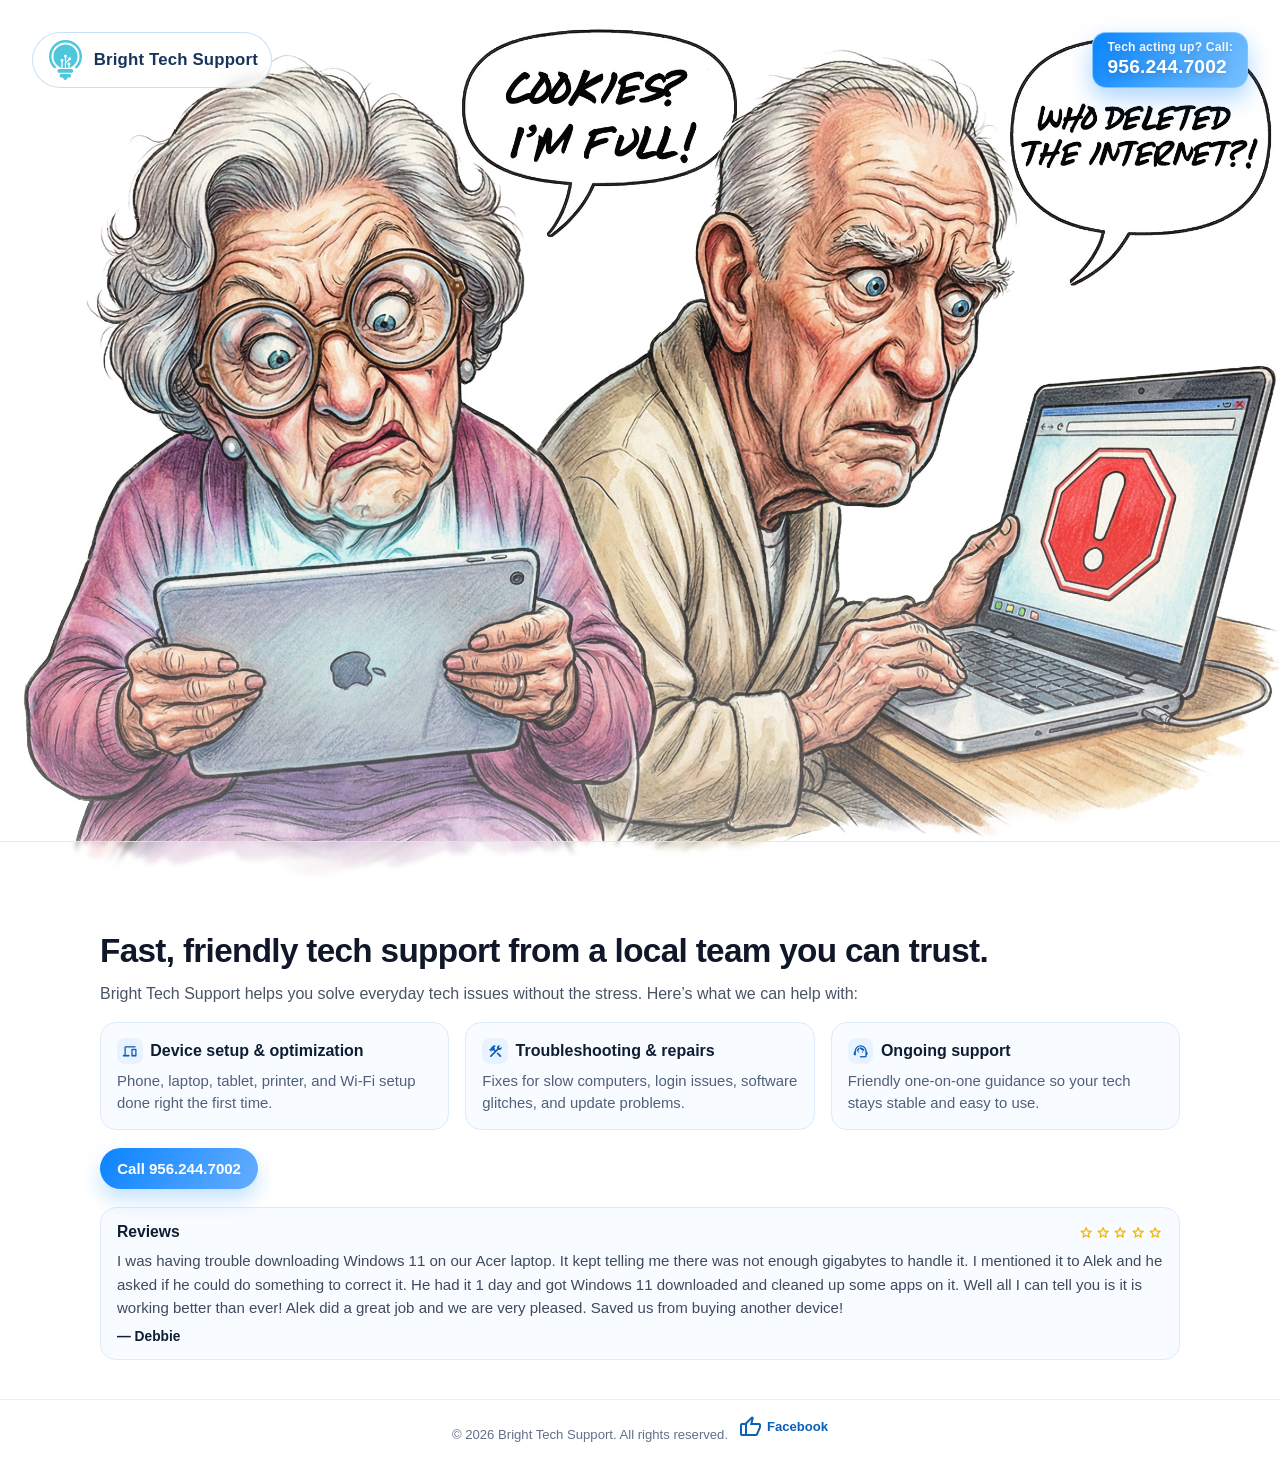
==== commit 32043b70: "Fix missing production logo asset" ====
--- a/index.html
+++ b/index.html
@@ -736,7 +736,7 @@
 
 	<section class="mobile-services" aria-label="Mobile tech support services">
 		<div class="mobile-services-shell">
-			<h2>Tech help that’s clear, local, and fast.</h2>
+			<h2>Fast, friendly tech support from a local team you can trust.</h2>
 			<p>Bright Tech Support helps you solve everyday tech issues without the stress. Here’s what we can help with:</p>
 			<div class="mobile-services-grid">
 				<article class="mobile-service-card">
